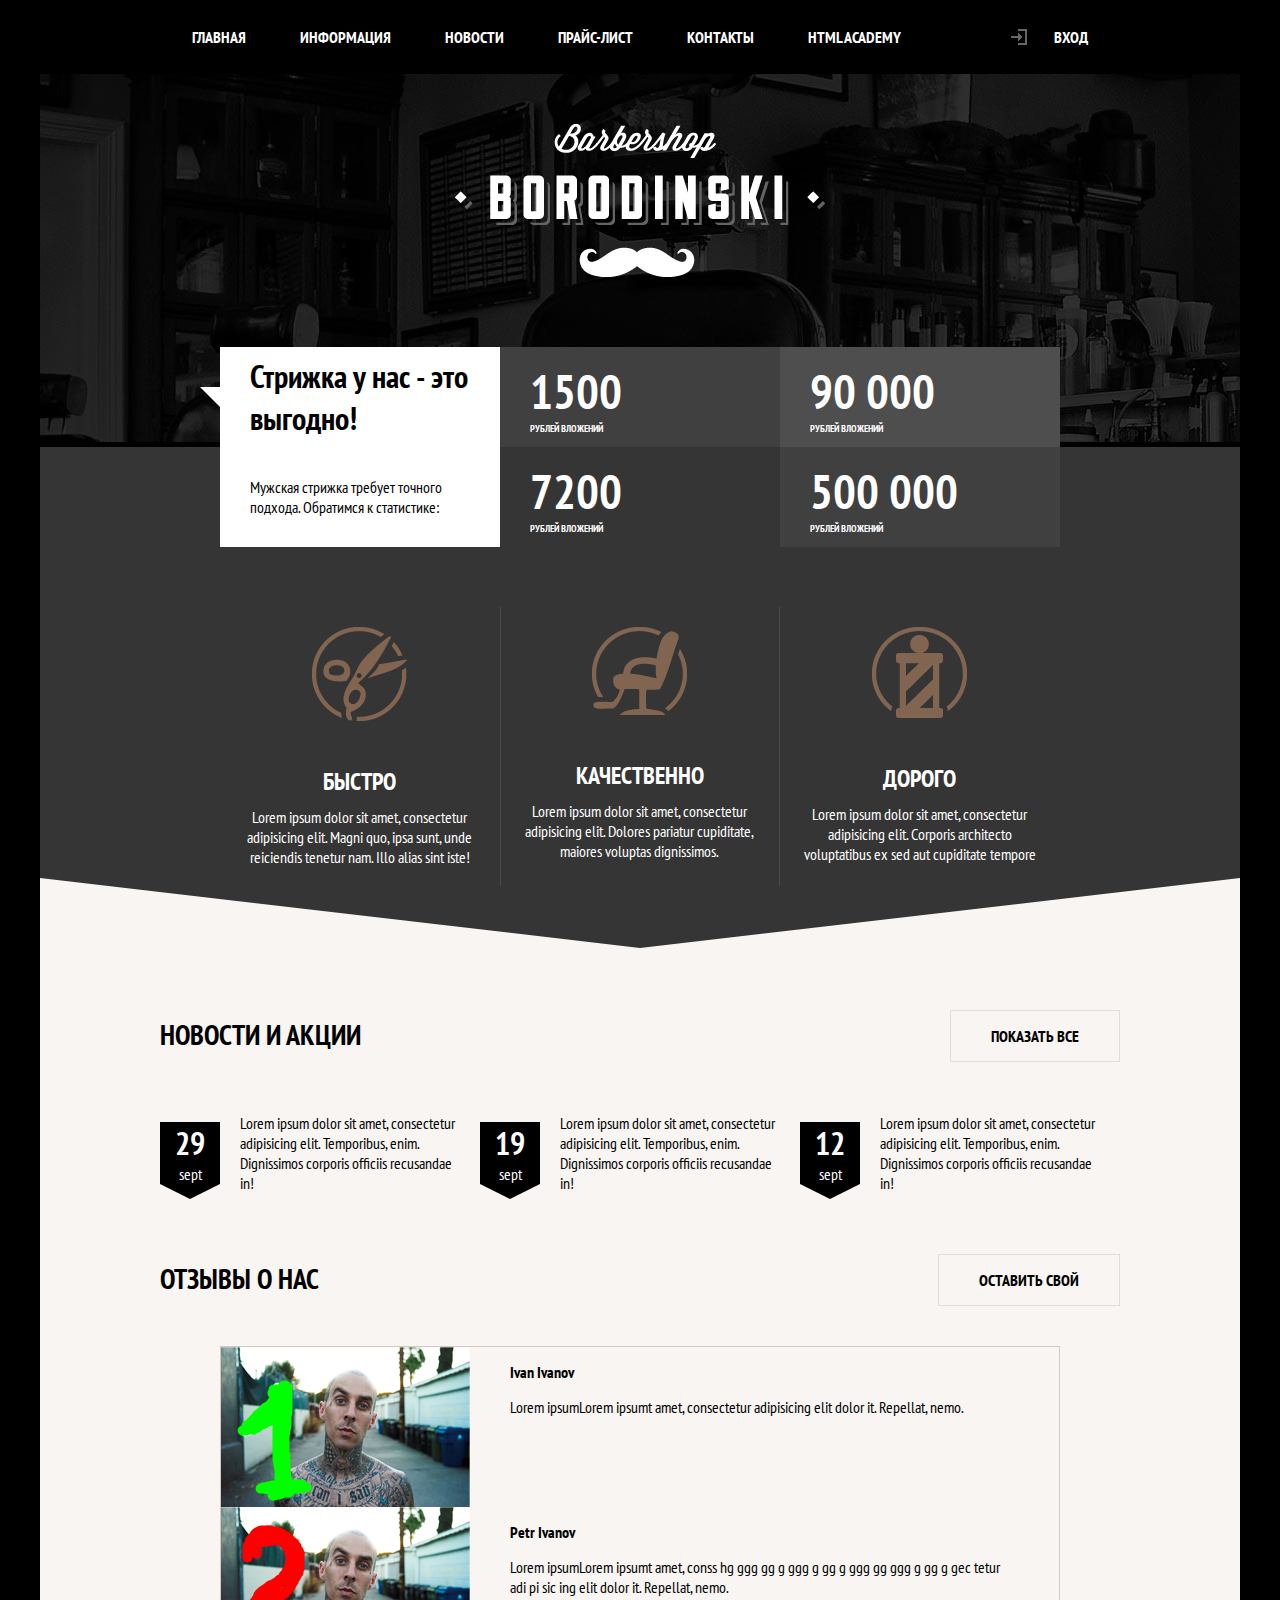
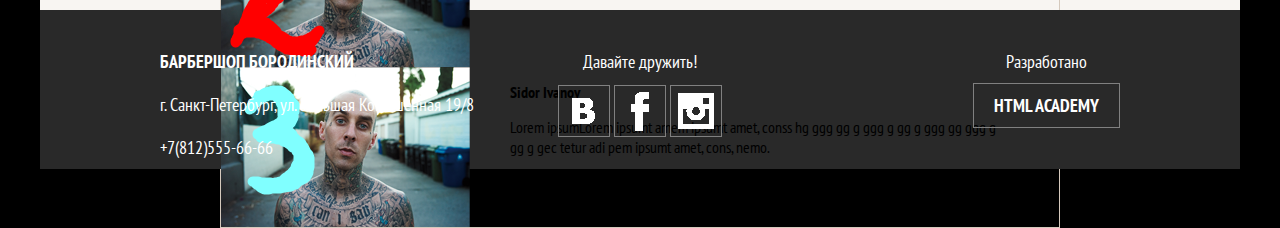
==== news.html @ 8ea266a8 "Rename index.html to news.html" ====
<!DOCTYPE html>
<html lang="en">
	<head>
	<meta charset="UTF-8">
	<meta name="viewport" content="width=device-width, initial-scale=1.0">
	<link rel="stylesheet" href="css/style.css">
	<link href="https://fonts.googleapis.com/css?family=PT+Sans+Narrow" rel="stylesheet">
	 <link rel="stylesheet" type="text/css" href="slick/slick.css"/> 
	 <link rel="stylesheet" type="text/css" href="slick/slick-theme.css"/>
	<title>News</title>
</head>
  <body>
	<header>
				<div class="burger_menu">
					<input type="checkbox" id="check-menu">
        			<label for="check-menu"></label>
        			<div class="wrap_for_lines">
        				<div class="burger-line first"></div>
        				<div class="burger-line second"></div>
        				<div class="burger-line third"></div>
        				<div class="burger-line fourth"></div>
        			</div>
				
				<div class="top_menu">
					<ul class="left_side">
							<li><a href="#">Главная</a></li>
							<li><a href="#">Информация</a></li>
							<li><a href="#">Новости</a></li>
							<li><a href="#">Прайс-лист</a></li>
							<li><a href="#">Контакты</a></li>
							<li><a href="#">HTML Academy</a></li>
					</ul>
					<div class="right_side">
						<div class="login_img"></div>
						<a href="#">Вход</a>
					</div>
				</div>
				</div>
				<div class="big_logo"></div>
				<div class="about">
					<div class="about_top">
						<div class="left_1_3">
							<div><p><strong>Стрижка у нас - это выгодно!</strong></p></div>
							<div><p>Мужская стрижка требует точного подхода. Обратимся к статистике:</p></div>
						</div>
						<div class="center_1_3">
							<div>
								<p>1500</p>
								<p class="text_after">рублей вложений</p>
							</div>
							<div>
								<p>7200</p>
								<p class="text_after">рублей вложений</p>
							</div>
						</div>
						<div class="right_1_3">
							<div>
								<p>90 000</p>
								<p class="text_after">рублей вложений</p>
							</div>
							<div>
								<p>500 000</p>
								<p class="text_after">рублей вложений</p>
							</div>
						</div>
					</div>



					<div class="about_bottom">
						
							<div>

								<div class="flexcontainer_for_about_bottom">
									<div>
										<img src="img/scissors.png" alt="">
									</div>
									<div>
										<p><span>Быстро</span></p>
										<p>Lorem ipsum dolor sit amet, consectetur adipisicing elit. Magni quo, ipsa sunt, unde reiciendis tenetur nam. Illo alias sint iste!</p>
									</div>
								</div>

							</div>
							

							<div>

								<div class="flexcontainer_for_about_bottom second_block">
									<div>
										<img src="img/armchair.png" alt="">
									</div>
									<div>
										<p><span>Качественно</span></p>
										<p>Lorem ipsum dolor sit amet, consectetur adipisicing elit. Dolores pariatur cupiditate, maiores voluptas dignissimos.</p>
									</div>
								</div>

							</div>
							

							<div>
								
								<div class="flexcontainer_for_about_bottom">
									<div>
										<img src="img/figure.png" alt="">
									</div>
									<div>
										<p><span>Дорого</span></p>
										<p>Lorem ipsum dolor sit amet, consectetur adipisicing elit. Corporis architecto voluptatibus ex sed aut cupiditate tempore</p>
									</div>
								</div>

							</div>
					</div>
				</div>
				
				
	</header>
<body>
	<div class="news_block">
			<div class="input_content_top">
					<div class="booking">Новости и акции</div>	
					<div class="button">Показать все</div>
			</div>
			<div class="news_items">
				<div>
					<div class="date_of_news">
						<div>
							<p><span>29</span> sept</p>
						</div>
					</div>
					<p>Lorem ipsum dolor sit amet, consectetur adipisicing elit. Temporibus, enim. Dignissimos corporis officiis recusandae in!</p>
				</div>
				<div>
					<div class="date_of_news">
						<div>
							<p><span>19</span> sept</p>
						</div>
					</div>
					<p>Lorem ipsum dolor sit amet, consectetur adipisicing elit. Temporibus, enim. Dignissimos corporis officiis recusandae in!</p>
				</div>
				<div>
					<div class="date_of_news">
						<div>
							<p><span>12</span> sept</p>
						</div>
					</div>
					<p>Lorem ipsum dolor sit amet, consectetur adipisicing elit. Temporibus, enim. Dignissimos corporis officiis recusandae in!</p>
				</div>
			</div>
			<div class="input_content_top">
					<div class="booking">Отзывы о нас</div>	
					<div class="button">Оставить свой</div>
			</div>
			

			
	<div class="div_for_slick">
 		
 		<div>
 			<div class="flexcontainer">
 				<div class="image_div firstimg"></div>
 				<div class="text_div">
 					<p><span>Ivan Ivanov</span></p>
 					<p>Lorem ipsumLorem ipsumt amet, consectetur adipisicing elit dolor it. Repellat, nemo.</p>
 				</div>
 			</div>
 		</div>

 		<div>
 			<div class="flexcontainer">
 				<div class="image_div secondimg"></div>
 				<div class="text_div">
 					<p><span>Petr Ivanov</span></p>
 					<p>Lorem ipsumLorem ipsumt amet, conss hg ggg gg g ggg g gg g ggg gg ggg g gg g gec tetur adi pi sic ing elit dolor it. Repellat, nemo.</p>
 				</div>
 			</div>
 		</div>
 		
 		<div>
 			<div class="flexcontainer">
 				<div class="image_div thirdimg"></div>
 				<div class="text_div">
 					<p><span>Sidor Ivanov</span></p>
 					<p>Lorem ipsumLorem ipsumt amem ipsumt amet, conss hg ggg gg g ggg g gg g ggg gg ggg g gg g gec tetur adi pem ipsumt amet, cons, nemo.</p>
 				</div>
 			</div>
 		</div>
 		
        
	</div>




	</div>

		
	<div class="wrap_div">
		<div class="sub_wrap_div">
				<ul class="content_div left">
					<li><a href="#"><strong>Барбершоп Бородинский</strong></a></li>
					<li><a href="#">г. Санкт-Петербург, ул. Большая Конюшенная 19/8</a></li>
					<li><a href="#">+7(812)555-66-66</a></li>
				</ul>
				<ul class="content_div center">
					<div class="letsbefrnds">Давайте дружить!</div>
					
						<div class="social">
							<a class="vk" href="#"></a>
							<a class="fb" href="#"></a>
							<a class="in" href="#"></a>
						</div>
					
				</ul>
				<div class="content_div right">
					<ul>
						<li><a href="#">Разработано</a></li>
						<li class="HTMLAcademy"><a href="#"><span>HTML Academy</span></a></li>
					</ul>
				</div>
			</div>
			
	</div>

<script src="http://yastatic.net/jquery/2.1.3/jquery.min.js"></script>
<script type="text/javascript" src="slick/slick.min.js"></script>
<script type="text/javascript" src="js/custom.js"></script>

 	
</body>
</html>
---- css/style.css ----
/*/* сброс стилей браузера */
html, body, div, span, object, iframe, h1, h2, h3, h4, h5, h6, p, blockquote, pre, a, abbr, acronym, address, big, cite, code, del, dfn, em, img, ins, kbd, q, s, samp,small, strike, strong, sub, sup, tt, var, b, u, i, center, dl, dt, dd, ol, ul, li, fieldset, form, label, legend,
table, caption, tbody, tfoot, thead, tr, th, td, article, aside, canvas, details, embed, 
figure, figcaption, footer, header, hgroup, menu, nav, output, ruby, section, summary,
time, mark, audio, video {
	margin: 0;
	padding: 0;
	border: 0;
	font-size: 100%;
	vertical-align: baseline;
}
article, aside, details, figcaption, figure, footer, header, hgroup, menu, nav, section {
	display: block;
}
body {
	line-height: 1.2;
}
ol { 
	padding-left: 1.4em;
	list-style: decimal;
}

table {
	border-collapse: collapse;
	border-spacing: 0;
} 
/* конец кода сброса стилей браузера */
body {
	background: black;
}
* {
	font: bold 16px 'PT Sans Narrow', sans-serif;
	text-transform: uppercase;
}
header {
	width: 1200px;
	margin: 0 auto;
	background-image: url(../img/background.png);
	background-repeat: no-repeat;
}
.top_menu {
	background-color: black;
	display: flex;
	justify-content: space-between;
	width: 100%;
}
.left_side {
	margin-left: 125px;
	display: flex;
	justify-content: flex-start;
}
.right_side {
	display: flex;
	align-items: center;
	margin-right: 125px;
}
.login_img {
	margin-left: 20px; 
	display: block;
	height: 16px;
	width: 16px;
	background-image: url(../img/login.png);
	background-repeat: no-repeat;
	opacity: 0.4;
}
#check-menu{
    display: none;
	}
.left_side li {
	list-style: none;
}
.left_side li:hover a {
	color: 	black;
	background-color: white;
}
.right_side:hover a {
	color: 	black;
}
.right_side:hover {
	background-color: white;
}
.right_side:hover>.login_img {
	filter: invert(90%);
}
.left_side a, .right_side a {
	text-decoration: none;
	display: block;
	color: white;
	padding: 27px;
}
.big_logo {
	height: 153px;
	background-image: url(../img/top_logo.png);
	background-repeat: no-repeat;
	background-position: center;
	padding: 50px;
}
header:after {
	margin: 0 auto;
	margin-top: -15px;
	width: 0px;
	display: flex;
	justify-content: center;
	content: '';
	font-size: 0.1px;
	border-bottom: 62px solid #f8f5f2;
	border-right: 600px solid #f8f5f2;
	border-left: 600px solid #f8f5f2;
	border-top: 70px solid transparent;
}
.input_content {
	margin: 0 auto;
	width:1200px;
	background-color: #f8f5f2;
	height: 100%;
}
.input_content_top {
	margin: 0 auto;
	width: 80%;
	display: flex;
	justify-content: space-between;


}
.booking {
	font-size: 28px;
	line-height: 50px;
}
.button {
	vertical-align: middle;
	height: 50px;
	line-height: 50px;
	display: inline-block;
	text-align: center;
	background-color: #f8f5f2;
	padding: 0 40px;
	border: 1px solid #e5ddd5;
}
.button:hover {
	border: 1px solid #d5c9bd;
}
input, textarea {
	border: 1px solid #e5ddd5;
	text-transform: none;
	font-weight: normal;
	padding: 15px;
	margin: 5px;
	flex-grow: 1;
}
.inputs_name, .inputs_phone, .inputs_textarea {
	display: flex;
	margin: 25px auto;
	width: 81%;
}
.choose_the_model {
	width: 300px;
	text-align: center;
	font-weight: normal;
	font-size: 22px;
	padding: 25px 0;
	margin: 0 auto;
}


.beards {
	/*border: 1px solid blue;*/
	display: flex;
	flex-flow: row wrap;
	width: 80%;
	margin: 0 auto;
	height: auto;
	justify-content: space-around;
	align-items: center;
}
.beard1, .beard2, .beard3, .beard4, .beard5 {
	width: 60px;
	height: 160px;
	/*border: 1px solid green;*/
	display: flex;
	flex-flow: column nowrap;
	justify-content: flex-start;
	align-items: center;
	margin: 10px;
}
.beards img {
	margin-top: -90px;
}


.radio {
  position: absolute;
  z-index: -1;
  opacity: 0;
  margin: 10px 0 0 7px;
}
.radio + label {
  position: relative;
  padding: 35px 0 105px 0 ;
  cursor: pointer;
  display: flex;
  justify-content: center;
  text-transform: none;
  font-weight: normal;
  width: 60px;
}
.radio + label:before {
  content: '';
  position: absolute;
  top: 0px;
  left: 13px;
  width: 30px;
  height: 30px;
  border: 1px solid #CDD1DA;
  border-radius: 50%;
  background: #FFF;
}
.radio + label:after {
  content: '';
  position: absolute;
  top: 8px;
  left: 21px;
  width: 16px;
  height: 16px;
  border-radius: 50%;
  background: #CAB985;
  box-shadow: inset 0 1px 1px rgba(0,0,0,.5);
  opacity: 0;
  transition: .2s;
}
.radio:checked + label:after {
  opacity: 1;
}
.radio:focus + label:before {
  box-shadow: 0 0 0 2px rgba(247,184,139,.3);
}


.checkboxes {
	width: 80%;
	margin: 20px auto;
	display: flex;
	flex-flow: row wrap;
	padding-bottom: 30px;
}
.checkbox {
	padding: 10px 0px;
	width: 33.3333%;
}

/* прячем input checkbox */
input[type="checkbox"] {
  display: none;
}
 
/* стили для метки */
.checkbox label {
  text-transform: none;
  font-weight: normal;
  color: #000;
  cursor: default;
  font-weight: normal;
  line-height: 30px;
  padding: 10px 0;
  vertical-align: middle;
}
 
/* формируем внешний вид чекбокса в псевдоэлементе before */
.checkbox label:before {
  content: " ";
  color: #000;
  display: inline-block;
  font: 20px/30px Arial;
  margin-right: 15px;
  position: relative;
  text-align: center;
  text-indent: 0px;
  width: 30px;
  height: 30px;
  background: #FFF;
  border: 1px solid #e3e3e3;
  border-image: initial;
  vertical-align: middle;
}
 
/* вариации внешнего вида в зав-ти от статуса checkbox */
/* checked */
.checkbox input:checked + label:before {
  content: "\2713";
}
/* disabled */
.checkbox input:disabled + label:before {
  background: #eee;
  color: #aaa;
}
 




.wrap_for_big_button {
	width: 80%;
	margin: 0 auto;
	padding-bottom: 30px;
}
.big_button {
	padding: 10px 0px;
	width: 100%;
	background-color: #6a4d38;
	text-align: center;
	color: white;
}
.big_button:hover {
	background-color: #826550;
}


.wrap_div {
	background-color: #292929;	
	width: 1200px;
	margin: 0 auto;
}
.sub_wrap_div {
	margin: 0 auto;
	width: 80%;
	display: flex;
	flex-flow: row wrap;
	justify-content: space-between;
	align-items: flex-start;
}
.content_div {
	width: 33%;
	display: flex;
	flex-flow: column wrap;
	justify-content: center;
	align-items: center;
	/*border: 1px solid white;*/
	margin-top: 30px;
	font-size: 18px;
	color: white;
}
.content_div li {
	display: block;
	/*border: 1px solid grey;*/
	padding: 10px 0px;
	text-transform: none;
	font-weight: normal;
}
.content_div li a {
	text-transform: none;
	font-weight: normal;
	text-decoration: none;
	color: white;
}
.left {
	align-items: flex-start;
}
.left strong {
	font-weight: bold;
}
.letsbefrnds {
	padding: 10px;
	text-transform: none;
	font-weight: normal;
}
.social {
	display: flex;
	flex-flow: row nowrap;
	justify-content: center;
}
.social a {
	margin: 2px;
	display: inline-block;
	width: 50px;
	height: 50px;
	border: 1px solid grey;
}
.social a:hover {
	border: 1px solid white;
}
.vk {
	background-image: url(../img/VK.png);
	background-repeat: no-repeat;
	background-position: center center;
}
.fb {
	background-image: url(../img/FB.png);
	background-repeat: no-repeat;
	background-position: center center;
}
.in {
	background-image: url(../img/IN.png);
	background-repeat: no-repeat;
	background-position: center center;
}



.right {
	align-items: flex-end;
}
.right li {
	padding: 10px 20px;
}
.right li a{
	display: block;
	text-align: center;
}
.HTMLAcademy {
	text-transform: uppercase;
	font-weight: normal;
	border: 1px solid grey;
}
.HTMLAcademy:hover {
	border: 1px solid white;
}

.big_photo {
	margin: 20px auto;
	width: 80%;
	border: 1px solid #826550;
	height:480px;
	display: flex;

}
.container_for_big_photo {
	width: 45%;
	height: 480px;
	background-image: url(../img/bigphoto.png);
	background-repeat: no-repeat;
	background-position: right center;
}
.container_for_big_photo_rightside {
	padding-left: 30px;
	width: 55%;
	display: flex;
	flex-flow: column nowrap; 
	justify-content: space-around;
}
.work_of_month {
	align-self: flex-end; 
	/*border:1px solid red;*/
	width: max-content;
	margin-right: 10px;
	background-color: #826550;
	color: white;
}
.tiangle_right {
	margin-left: -20px;
	margin-top: -30px;
	margin-right: -10px;
	border-top: 20px solid #826550;
	border-bottom: 20px solid #826550;
	border-left: 10px solid transparent;
}
.describing {
	width: 70%;
}

.describing div {
	text-transform: none;
}
.header_content {
	font-weight: normal;
}
.service_list {
	display: flex;
	flex-flow: row wrap;
}
.service_list div {
	padding: 5px 15px 5px 40px;
	/*border: 1px solid red;*/

}
.cutting_hair {
	background-image: url(../img/beard1-1.png);
	background-repeat: no-repeat;
	background-position: left center;
}
.small_photos {
	display: flex;
	flex-flow: row wrap;
	justify-content: space-between;
	width: 80%;
	margin: 0 auto;
}
.container_for_smph1 {
	border: 1px solid #826550;
	width: 30%;
	margin: 30px 0;
	display: flex;
	flex-flow: column nowrap;
}
.bg_smph1, .bg_smph2, .bg_smph3 {
	width: 100%;
	height: 290px;
	background-repeat: no-repeat;
}
.bg_smph1 {
	background-image: url(../img/smallphoto1.png);
}
.bg_smph2 {
	background-image: url(../img/smallphoto2.png);
}
.bg_smph3 {
	background-image: url(../img/smallphoto3.png);
}
.describing_small_photo {
	margin: 10px;
	/*border: 1px solid red;*/
}
.describing_small_photo div {
	text-transform: none;
}
.service_smph {
	display: flex;
	flex-flow: row wrap;
	justify-content: flex-start;
	margin: 10px 10px 10px -10px;
	
}
.service_smph div {
	padding: 5px 10px 5px 35px;
	/*border: 1px solid red;*/
	margin-left: 20px;
}
.cont_flexsmph {
	display: flex;
	flex-flow: column wrap;
	justify-content: space-between;
	height: 160px;
}
.pricecurrent {
	margin: 0 auto;
	width: 1200px;
	background-color: #353535;
}
.text_price {
	width: 80%;
	margin: 0 auto;
	color: white;
	padding: 40px;
	font-size: 20pt;
}
.container_fortbl {
	margin: 0 auto;
	padding-bottom: 70px;
	width: 80%;
	display: flex;
	flex-flow: row wrap;
	justify-content: space-between;
}
table {
	color: white;
	border-collapse: collapse;
	text-align: left;
}
td, th {
	border: 1px solid #868686;
	padding: 20px 30px;
	text-transform: none;
	font-weight: normal;
}

.clock {
	border: 1px solid #868686;
	display: flex;
	flex-flow: column nowrap;
	width: 30%;
	justify-content: space-around;
	align-items: center;
}
.clock_bg {
	width: 142px;
	height: 139px;
	background-image: url(../img/clock.png);
	/*border: 1px solid white;*/
	color: white;
}
.clock_text {
	width: 140px;
	/*border: 1px solid white;*/
	text-align: center;
	color: white;
	text-transform: none;
	font-weight: normal;
	font-size: 18px;
}
.boldth {
	font-weight: bold;
}
.price_number {
	color: #868686;
	text-align: center;
}


.about {
	padding-top: 1px;
	width: 1200px;
	height: 500px;
	/*border: 1px solid red;*/
	background-color: #353535;
	margin-top: 120px;
	margin-bottom: -70px;
	color: white;
}
.about_top {
	display: flex;
	justify-content: center;
	width: 70%;
	/*border: 1px solid white;*/
	height: 200px;
	margin: 0 auto;
	margin-top: -101px;
}

.left_1_3 {
	/*border: 1px solid white;*/
	display: flex;
	flex-flow: column nowrap;
	position: relative;
	width: 33.3333%;
}
.left_1_3:before {
	position: absolute;
	margin-left: -20px;
	margin-top: 40px;
	width: 0px;
	content: "";
	border-top: 20px solid white;
	border-right: 1px solid transparent;
	border-bottom: 20px solid transparent;
	border-left: 20px solid transparent;
}
.center_1_3 {
	/*border: 1px solid white;*/
	width: 33.3333%;
	display: flex;
	flex-flow: column nowrap;
}
.right_1_3 {
	/*border: 1px solid white;*/
	width: 33.3333%;
	display: flex;
    flex-flow: column nowrap;
	
}
.left_1_3 div, .center_1_3 div, .right_1_3 div{
	/*border: 1px solid white;*/
	flex-grow: 1;
	flex-basis: 0;
	display: flex;
    /*justify-content: center;*/ /*Центрирование по горизонтали*/
    align-items: center;    /* Центрирование по вертикали 
	text-align: center;*/
	padding: 0px 30px;
}
.left_1_3 div {
	background-color: white;
}
.left_1_3 div p {
	color: black;
	text-transform: none;
	font-weight: normal;
}
.left_1_3 div p strong {
	font-size: 2em;
	text-transform: none;
}
.center_1_3 div, .right_1_3 div {
	font-size: 3em;
	display: flex;
	flex-direction: column;
	justify-content: center;
	align-items: flex-start;
}
.text_after {
	font-size: .2em;
}
.center_1_3 div {
	background-color: #353535;
}
.center_1_3 div:first-child {
	background-color: #404040;
}
.right_1_3 div {
	background-color: #404040;
}
.right_1_3 div:first-child {
	background-color: #4e4e4e;
}

.about_bottom {
	/*border: 1px solid red;*/
	display: flex;
	width: 70%;
	margin: 0 auto;
	margin-top: 60px;
}
.about_bottom>div {
	width: 33.333333%;
}
.about_bottom .flexcontainer_for_about_bottom {
	/*border: 1px solid white;*/
	display: flex;
	flex-flow: column nowrap;
	justify-content: space-between;
	align-items: center;
	padding: 0px 20px;
}
.flexcontainer_for_about_bottom>div {
	display: flex;
	flex-flow: column nowrap;
	justify-content: space-between;
	align-items: center;
	padding: 20px 0px;
}
.flexcontainer_for_about_bottom>div p {
	text-transform: none;
	font-weight: normal;
	padding: 5px 0px;
	text-align: center;
}
.flexcontainer_for_about_bottom>div p span {
	font-weight: bold;
	text-transform: uppercase;
	font-size: 1.5em;
}
.second_block {
	border-right: 1px solid #4a4a4a;
	border-left: 1px solid #4a4a4a;
}
.news_block {
	margin: 0 auto;
	width: 1200px;
	height: 600px;
	background-color: #f8f5f2;
	/*border: 1px solid red;*/
}
.news_items {
	margin: 0 auto;
	margin-top: 30px;
	margin-bottom: 40px;
	width: 80%;
	display: flex;
	flex-flow: row nowrap;

}
.news_items>div {
	padding-right: 20px;
	/*border: 1px solid green;*/
	display: flex;
	flex-flow: row nowrap;
	justify-content: center;
	align-items: center;
}
.news_items img {
	padding: 20px;
}
.news_items p {
	text-transform: none;
	font-weight: normal;
}
.date_of_news {
	background-color: black;
	color: white;
	margin: 30px 20px 30px 0px;
	position: relative;
}
.date_of_news p {
	padding: 0px 15px;
	text-align: center;
}
.date_of_news div p span {
	font-size: 2em;
}
.date_of_news div:after {
	position: absolute;
	content: "";
	width: 0px;
	border-top: 15px solid black; 
	border-right: 30px solid #f8f5f2;
	border-bottom: 0px solid #f8f5f2;
	border-left: 30px solid #f8f5f2;
}
.div_for_slick {
	border: 1px solid #d5c9bd;
	width: 69.8%;
	margin: 0px auto;
	margin-top: 40px;
}
.image_div {
	width: 249px;
	height: 160px;
}
.firstimg {
	background-image: url(../img/News.png);
}
.secondimg {
	background-image: url(../img/News2.png);
}
.thirdimg {
	background-image: url(../img/News3.png);
}
.flexcontainer {
	/*border: 1px solid red;*/
	display: flex;
	justify-content: flex-start;
}
.flexcontainer .text_div {
	/*border: 1px solid blue;*/
	display: flex;
	flex-flow: column wrap;
	justify-content: flex-start;
	margin-left: 40px;
	width: 60%;
}

.div_for_slick p {
	margin-top: 15px;
	/*border: 1px solid yellow;*/
	text-transform: none;
	font-weight: normal;
}
.div_for_slick p span {
	font-weight: bold;
	text-transform: none;
}



@media screen and (max-width: 1199px) {
	header {
		width: 768px;
	}
	.left_side {
		margin: 10px;
	}
	.right_side {
		margin: 10px;
	}
	.right_side>a {
		display: none;
	}
	.login_img {
		margin: 20px;
	}
	.left_side a, .right_side a {
		padding: 20px 15px;
	}
	.input_content {
		width: 768px;
	}
	
	header::after {
    margin: 0 auto;
    margin-top: -15px;
    width: 0px;
    display: flex;
    justify-content: center;
    content: '';
    font-size: 0.1px;
    border-bottom: 42px solid #f8f5f2;
    border-right: 384px solid #f8f5f2;
    border-left: 384px solid #f8f5f2;
    border-top: 50px solid transparent;
	}
	.inputs_phone {
		flex-flow: column nowrap;
	}
	
	.pricecurrent {
		width: 768px;
	}
	.container_fortbl {
		justify-content: center;
	}

	table {
		width: 100%;
		margin-bottom: 10px;
	}
	
	.clock {
		width: 100%;
		flex-flow: row nowrap;
		padding: 20px;
	}
	.clock_bg {
		height: 90px;
		width: 90px;
		background-size: cover;
	}
	.clock_text {
		width: 60%;
		font-size: 2em;
		font-weight: bold;
	}
	.container_for_smph1 {
		width: 100%;
		flex-flow: row nowrap;
	}
	.bg_smph1, .bg_smph2, .bg_smph3 {
		width: 50%;
	}
	.cont_flexsmph {
		width: 50%;
		flex-flow: column nowrap;
		justify-content: space-around;
		height: 100%;
	}
	.wrap_div {
		width: 768px;
	}

	.left {
		order: 1;
		width: 70%;
	}
	.center {
		order: 3;
		width: 100%;
		margin-bottom: 40px;
	}
	.right {
		order: 2;
		width: 30%;
	}
	.letsbefrnds {
		display: none;
	}
	.social {
		width: 100%;
	}
	.social a {
		flex-grow: 1;
		margin: 0;
		padding: 20px;
	}
	.work_of_month {
	    align-self: flex-start;
	    /*border: 1px solid red;*/
	    width: max-content;
	    margin-left: -88%;
	    background-color: #826550;
	    color: white;
	}
	.tiangle_right {
	    margin-left: -10px;
	    margin-top: -30px;
	    margin-right: -20px;
	    border-top: 20px solid #826550;
	    border-bottom: 20px solid #826550;
	    border-right: 10px solid transparent;
	    border-left: 1px solid #826550;
	}
	.about {
		width: 768px;
	}
	.about_top {
		flex-flow: row wrap;
	}
	.left_1_3 {
		width: 100%;
		flex-flow: row nowrap;
		height: 150px;
	}
	.about {
		height: 800px;
	}
	.about_top {
		margin-top: -153px;
	}
	.center_1_3 {
		width: 50%;
	}
	.right_1_3 {
		width: 50%;
	}
	.center_1_3 div, .right_1_3 div {
		padding: 20px 25px;
	}
	.about_bottom {
		flex-flow: column nowrap;
		margin-top: 250px;
	}
	.about_bottom > div {
		width: 100%;
	}
	.about_bottom .flexcontainer_for_about_bottom {
		width: 100%;
		flex-flow: row nowrap;
		padding-left: 0px;
		padding-right: 0px; 

	}
	.flexcontainer_for_about_bottom>div {
	    flex-flow: column nowrap;
	    justify-content: space-between;
	    align-items: flex-start;
	}
	.flexcontainer_for_about_bottom>div p {
		text-align: justify;
		padding-left: 20px;
	}
	.second_block {
	border-right: none;
	border-left: none;
	border-top: 1px solid #4a4a4a;
	border-bottom: 1px solid #4a4a4a;
	}
	.news_block {
		width: 768px;
		height: 600px;
	}
	.news_items>div:first-child {
		display: none;
	}
	.image_div {
		width: 25%;
		height: 130px;
		background-size: contain;
		background-position: center;
		background-repeat: no-repeat;
		clip-path: circle(28% at 50% 50%);
	}
	.flexcontainer .text_div {
		margin-left: 0px;
	}
	.checkbox {
	width: 50%;
	}
	
}
@media screen and (max-width: 768px) {
	header {
		width: 320px;
		background-image: none;
		background-color: #242424;
		display: flex;
		flex-flow: column nowrap;
		position: relative;
	}
	header:after {
		display: none;
	}
	.big_logo {
		height: 40px;
		background-image: url(../img/top_logo_small.png);
		padding: 20px;
		order: 1;
	}
	.input_content {
		width: 320px;
	}
	.input_content_top {
		justify-content: center;
	}
	.button {
		display: none;
	}
	.inputs_name {
		flex-flow: column nowrap;
	}
	.wrap_div {
		width: 320px;
	}
	.sub_wrap_div {
		flex-flow: column nowrap;
		align-items: center;
	}
	.left {
		align-items: center;
		text-align: center;
		width: 100%;
	}
	.left li:nth-child(3) {
		width: 99%;
		border: 1px solid grey;
		padding: 10px 0px;
		margin-top: 20px;
	}
	.right {
		width: 100%;
		align-items: center;
	}
	.right ul {
		width: 100%;
	}
	.right li {
		padding: 10px 0px;
	}
	.HTMLAcademy {
		width: 99%;
		margin-bottom: 30px;
	}
	.center {
		margin-bottom: 0px;
		order: 2;
		width: 125%;
	}
	.wrap_div {
		position: relative;
	}
	.wrap_div:before {
		position: absolute;
		margin: 0 auto;
		margin-top: -35px;
		width: 0px;
		display: flex;
		justify-content: center;
		content: '';
		font-size: 0.1px;
		border-bottom: 1px solid #292929;
		border-right: 160px solid #292929;
		border-left: 160px solid #292929;
		border-top: 35px solid transparent;
	}
	.top_menu {
		flex-flow: column nowrap;
		order: 3;
		background-color: #a08069;
		width: 83%;
		align-self: flex-end;
		position: absolute;
		top: 80px;
		left: 55px;
		display: none;
	}
	.left_side {
		flex-flow: column nowrap;
	}
	.left_side, .right_side {
		margin: 0;
	}
	.right_side > a {
		display: block;
	}
	.left_side a, .right_side a {
    padding: 10px 10px;
	}
	.top_menu ul li a:hover {
		color: white;
		background-color: #856954;
	}
	.right_side:hover {
		background-color: #856954;
	}
	.right_side:hover>a {
		color: white;
	}
	.burger_menu {
		width: 320px;
		height: 40px;
		order: 2;
		background-color: #856954;
	}
	
	
	.burger_menu label {
	    /*border: 1px solid green;*/
	    display: block;
	    position: absolute;
	    top: 79px;
	    right: 0;
	    width: 54px;
	    height: 40px;
	    cursor: pointer;
	    z-index: 2;
	    line-height: 40px;
	}
	.wrap_for_lines {

    height: 40px;
    width: 54px;
    background-color: #856954;
    position: absolute;
    right: 0;
    top: 80px;
	}
	.burger-line{
	    position: absolute;
	    top: 8px;
	    right: 10px;
	    width: 35px;
	    height: 2px;
	    background-color: #fff;
	}

	.second, .third{
	    top: 18px;
	}

	.fourth{
	    top: 28px;
	}	
	
	#check-menu:checked ~ .wrap_for_lines .first{
    display: none;
	}

	#check-menu:checked ~ .wrap_for_lines  .second{
	    transform: rotate(45deg);
	}

	#check-menu:checked ~ .wrap_for_lines  .third{
	    transform: rotate(-45deg);
	}

	#check-menu:checked ~ .wrap_for_lines  .fourth{
	    display: none;
	}
	#check-menu:checked ~ .wrap_for_lines {
	  right: 265px;
	}
	#check-menu:checked ~ label {
	  right: 265px;
	}
	#check-menu:checked ~ .top_menu {
	    display: flex;
	}

	.pricecurrent {
		width: 320px;
	}
	.big_photo {
		flex-flow: column nowrap;
		height: 100%;
	}
	.container_for_big_photo {
		height: 450px;
		width: 100%;
	}
	.work_of_month {
		margin-left: -20px;
		margin-top: -50px;
	}
	.describing {
		margin-top: 40px;
	}
	.container_for_big_photo_rightside {
		width: 100%;
	}
	.container_for_smph1 {
		flex-flow: column nowrap;
		margin: 10px 0;
	}
	.bg_smph1, .bg_smph2, .bg_smph3 {
    	width: 100%;
	}
	.cont_flexsmph {
		width: 100%;
		justify-content: flex-start;
		height: auto;
	}
	.price_number {
		display: none;
	}
	.clock_text {
		font-size: 1em;
		text-align: left;
	}
	.clock {
		justify-content: space-between;
	}
	.clock_bg {
	    height: 60px;
	    width: 60px;
	}
	td, th {
		padding: 5px;
		border: none;
	}










	.about {
		width: 320px;
		height: auto;
		order: 4;
		margin-top: 0px;
		margin-bottom: 0px;
	}
	.text_after {
    font-size: .5em;
    width: 30%;
    text-align: right;
    text-transform: none;
    font-weight: normal;
	}
	.left_1_3::before {
		display: none;
	}
	.about_top {
		margin: 0;
		width: 100%;
		height: auto;
		flex-flow: column nowrap;
		
	}
	.left_1_3 {
		position: unset;
		flex-flow: column nowrap;
		text-align: center;
		height: auto;
	}
	.left_1_3 div p {
		padding-bottom: 20px;
	}
	.left_1_3 div p strong {
		text-transform: uppercase;
	}
	.center_1_3, .right_1_3 {
		width: 100%;
	}
	.center_1_3 div, .right_1_3 div {
		flex-flow: row nowrap;
		justify-content: space-between

	}
	.news_block {
		width: 320px;
	}
	.news_items {
		flex-flow: column nowrap;
	}
	.news_block:before {
		position: absolute;
		margin: 0 auto;
		margin-top: -35px;
		width: 0px;
		display: flex;
		justify-content: center;
		content: '';
		font-size: 0.1px;
		border-bottom: 1px solid #f8f5f2;
		border-right: 160px solid #f8f5f2;
		border-left: 160px solid #f8f5f2;
		border-top: 35px solid transparent;
	}
	.about_bottom .flexcontainer_for_about_bottom {
		margin: 0;
		flex-flow: column nowrap;
		width: 100%;
	}
	.about_bottom > div > div p {
		text-align: center;
		padding: 10px;
	}
	.slick-slide img {
		margin: 0 auto;
	}
	
	.div_for_slick {
		width: 100%;
		border: none;
		margin-top: 0px;
	}
	.image_div {
		clip-path: inset(0 15% 0 15%);;
	}
	.about_bottom {
		margin-top: 15px;
	}
	.flexcontainer_for_about_bottom > div {
		align-items: center;
	}
	.second_block {
		border: none;
	}
	.checkbox {
	width: 100%;
	}
	.left strong {
    text-transform: none;
	}



}
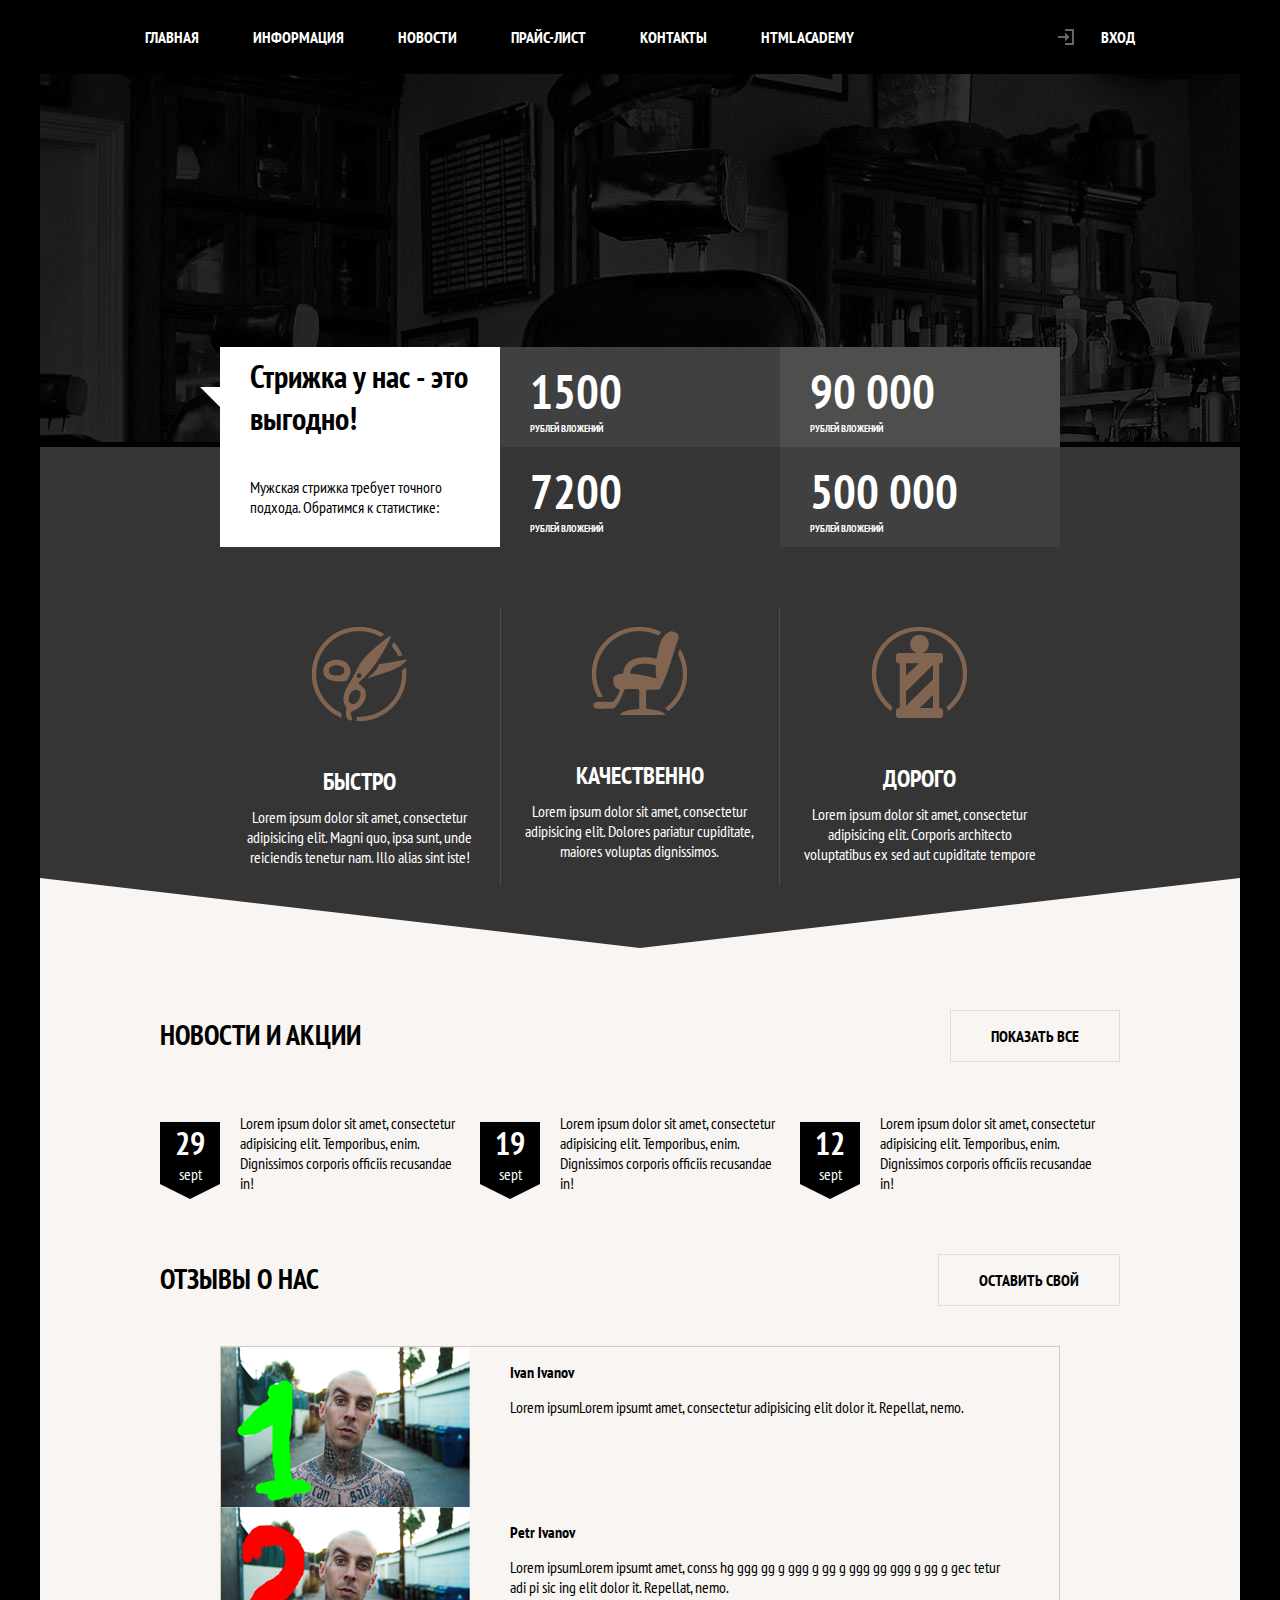
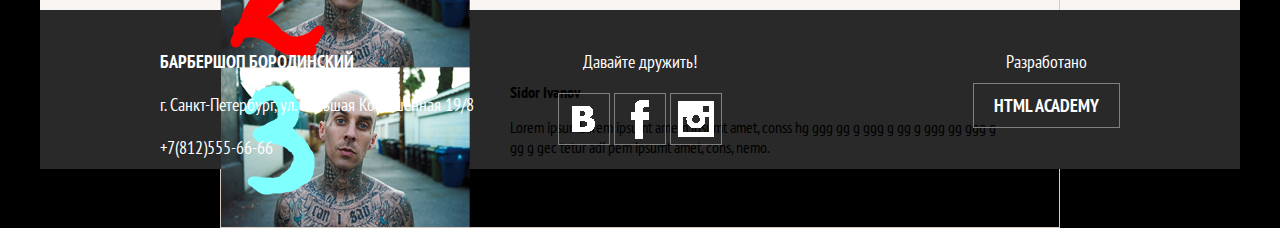
==== commit 138cd4a7: "change css and html" ====
--- a/news.html
+++ b/news.html
@@ -5,73 +5,72 @@
 	<meta name="viewport" content="width=device-width, initial-scale=1.0">
 	<link rel="stylesheet" href="css/style.css">
 	<link href="https://fonts.googleapis.com/css?family=PT+Sans+Narrow" rel="stylesheet">
-	 <link rel="stylesheet" type="text/css" href="slick/slick.css"/> 
-	 <link rel="stylesheet" type="text/css" href="slick/slick-theme.css"/>
+	<link rel="stylesheet" type="text/css" href="slick/slick.css"/> 
+	<link rel="stylesheet" type="text/css" href="slick/slick-theme.css"/>
 	<title>News</title>
 </head>
   <body>
 	<header>
-				<div class="burger_menu">
+				<div class="burger-menu">
 					<input type="checkbox" id="check-menu">
         			<label for="check-menu"></label>
-        			<div class="wrap_for_lines">
+        			<div class="wrap-for-lines">
         				<div class="burger-line first"></div>
         				<div class="burger-line second"></div>
         				<div class="burger-line third"></div>
-        				<div class="burger-line fourth"></div>
         			</div>
 				
-				<div class="top_menu">
-					<ul class="left_side">
-							<li><a href="#">Главная</a></li>
+				<nav class="top-menu">
+					<ul class="left-side">
+							<li><a href="https://cmaccm.github.io/">Главная</a></li>
 							<li><a href="#">Информация</a></li>
-							<li><a href="#">Новости</a></li>
-							<li><a href="#">Прайс-лист</a></li>
+							<li><a href="news.html">Новости</a></li>
+							<li><a href="ours.html">Прайс-лист</a></li>
 							<li><a href="#">Контакты</a></li>
 							<li><a href="#">HTML Academy</a></li>
 					</ul>
-					<div class="right_side">
-						<div class="login_img"></div>
+					<div class="right-side">
+						<div class="login-img"></div>
 						<a href="#">Вход</a>
 					</div>
-				</div>
-				</div>
-				<div class="big_logo"></div>
+				</nav>
+				</div>
+				<a href="index.html" class="big-logo"></a>
 				<div class="about">
-					<div class="about_top">
-						<div class="left_1_3">
+					<div class="about-top">
+						<div class="left-1-3">
 							<div><p><strong>Стрижка у нас - это выгодно!</strong></p></div>
 							<div><p>Мужская стрижка требует точного подхода. Обратимся к статистике:</p></div>
 						</div>
-						<div class="center_1_3">
+						<div class="center-1-3">
 							<div>
 								<p>1500</p>
-								<p class="text_after">рублей вложений</p>
+								<p class="text-after">рублей вложений</p>
 							</div>
 							<div>
 								<p>7200</p>
-								<p class="text_after">рублей вложений</p>
-							</div>
-						</div>
-						<div class="right_1_3">
+								<p class="text-after">рублей вложений</p>
+							</div>
+						</div>
+						<div class="right-1-3">
 							<div>
 								<p>90 000</p>
-								<p class="text_after">рублей вложений</p>
+								<p class="text-after">рублей вложений</p>
 							</div>
 							<div>
 								<p>500 000</p>
-								<p class="text_after">рублей вложений</p>
-							</div>
-						</div>
-					</div>
-
-
-
-					<div class="about_bottom">
+								<p class="text-after">рублей вложений</p>
+							</div>
+						</div>
+					</div>
+
+
+
+					<div class="about-bottom">
 						
 							<div>
 
-								<div class="flexcontainer_for_about_bottom">
+								<div class="flexcontainer-for-about-bottom">
 									<div>
 										<img src="img/scissors.png" alt="">
 									</div>
@@ -86,7 +85,7 @@
 
 							<div>
 
-								<div class="flexcontainer_for_about_bottom second_block">
+								<div class="flexcontainer-for-about-bottom second-block">
 									<div>
 										<img src="img/armchair.png" alt="">
 									</div>
@@ -101,7 +100,7 @@
 
 							<div>
 								
-								<div class="flexcontainer_for_about_bottom">
+								<div class="flexcontainer-for-about-bottom">
 									<div>
 										<img src="img/figure.png" alt="">
 									</div>
@@ -118,14 +117,14 @@
 				
 	</header>
 <body>
-	<div class="news_block">
-			<div class="input_content_top">
+	<div class="news-block">
+			<div class="input-content-top">
 					<div class="booking">Новости и акции</div>	
 					<div class="button">Показать все</div>
 			</div>
-			<div class="news_items">
+			<div class="news-items">
 				<div>
-					<div class="date_of_news">
+					<div class="date-of-news">
 						<div>
 							<p><span>29</span> sept</p>
 						</div>
@@ -133,7 +132,7 @@
 					<p>Lorem ipsum dolor sit amet, consectetur adipisicing elit. Temporibus, enim. Dignissimos corporis officiis recusandae in!</p>
 				</div>
 				<div>
-					<div class="date_of_news">
+					<div class="date-of-news">
 						<div>
 							<p><span>19</span> sept</p>
 						</div>
@@ -141,7 +140,7 @@
 					<p>Lorem ipsum dolor sit amet, consectetur adipisicing elit. Temporibus, enim. Dignissimos corporis officiis recusandae in!</p>
 				</div>
 				<div>
-					<div class="date_of_news">
+					<div class="date-of-news">
 						<div>
 							<p><span>12</span> sept</p>
 						</div>
@@ -149,19 +148,19 @@
 					<p>Lorem ipsum dolor sit amet, consectetur adipisicing elit. Temporibus, enim. Dignissimos corporis officiis recusandae in!</p>
 				</div>
 			</div>
-			<div class="input_content_top">
+			<div class="input-content-top">
 					<div class="booking">Отзывы о нас</div>	
 					<div class="button">Оставить свой</div>
 			</div>
 			
 
 			
-	<div class="div_for_slick">
+	<div class="div-for-slick">
  		
  		<div>
  			<div class="flexcontainer">
- 				<div class="image_div firstimg"></div>
- 				<div class="text_div">
+ 				<div class="image-div firstimg"></div>
+ 				<div class="text-div">
  					<p><span>Ivan Ivanov</span></p>
  					<p>Lorem ipsumLorem ipsumt amet, consectetur adipisicing elit dolor it. Repellat, nemo.</p>
  				</div>
@@ -170,8 +169,8 @@
 
  		<div>
  			<div class="flexcontainer">
- 				<div class="image_div secondimg"></div>
- 				<div class="text_div">
+ 				<div class="image-div secondimg"></div>
+ 				<div class="text-div">
  					<p><span>Petr Ivanov</span></p>
  					<p>Lorem ipsumLorem ipsumt amet, conss hg ggg gg g ggg g gg g ggg gg ggg g gg g gec tetur adi pi sic ing elit dolor it. Repellat, nemo.</p>
  				</div>
@@ -180,8 +179,8 @@
  		
  		<div>
  			<div class="flexcontainer">
- 				<div class="image_div thirdimg"></div>
- 				<div class="text_div">
+ 				<div class="image-div thirdimg"></div>
+ 				<div class="text-div">
  					<p><span>Sidor Ivanov</span></p>
  					<p>Lorem ipsumLorem ipsumt amem ipsumt amet, conss hg ggg gg g ggg g gg g ggg gg ggg g gg g gec tetur adi pem ipsumt amet, cons, nemo.</p>
  				</div>
@@ -197,32 +196,38 @@
 	</div>
 
 		
-	<div class="wrap_div">
-		<div class="sub_wrap_div">
-				<ul class="content_div left">
+	<footer>
+		<div class="sub-wrap-div">
+				<ul class="content-div left">
 					<li><a href="#"><strong>Барбершоп Бородинский</strong></a></li>
-					<li><a href="#">г. Санкт-Петербург, ул. Большая Конюшенная 19/8</a></li>
-					<li><a href="#">+7(812)555-66-66</a></li>
+					<li><address>г. Санкт-Петербург, ул. Большая Конюшенная 19/8</address></li>
+					<li><a href="tel:+78125556666">+7(812)555-66-66</a></li>
 				</ul>
-				<ul class="content_div center">
+				<ul class="content-div center">
 					<div class="letsbefrnds">Давайте дружить!</div>
 					
-						<div class="social">
-							<a class="vk" href="#"></a>
-							<a class="fb" href="#"></a>
-							<a class="in" href="#"></a>
-						</div>
+						<ul class="social">
+							<li>
+								<a class="vk" href="#"></a>
+							</li>
+							<li class="center-li">
+								<a class="fb" href="#"></a>
+							</li>
+							<li>
+								<a class="in" href="#"></a>
+							</li>
+						</ul>
 					
 				</ul>
-				<div class="content_div right">
+				<div class="content-div right">
 					<ul>
-						<li><a href="#">Разработано</a></li>
+						<li><h4>Разработано</h4></li>
 						<li class="HTMLAcademy"><a href="#"><span>HTML Academy</span></a></li>
 					</ul>
 				</div>
 			</div>
 			
-	</div>
+	</footer>
 
 <script src="http://yastatic.net/jquery/2.1.3/jquery.min.js"></script>
 <script type="text/javascript" src="slick/slick.min.js"></script>
@@ -230,4 +235,4 @@
 
  	
 </body>
-</html>
+</html>--- a/css/style.css
+++ b/css/style.css
@@ -38,23 +38,21 @@
 	background-image: url(../img/background.png);
 	background-repeat: no-repeat;
 }
-.top_menu {
+.top-menu {
 	background-color: black;
 	display: flex;
-	justify-content: space-between;
+	justify-content: space-around;
 	width: 100%;
 }
-.left_side {
-	margin-left: 125px;
+.left-side {
 	display: flex;
 	justify-content: flex-start;
 }
-.right_side {
+.right-side {
 	display: flex;
 	align-items: center;
-	margin-right: 125px;
-}
-.login_img {
+}
+.login-img {
 	margin-left: 20px; 
 	display: block;
 	height: 16px;
@@ -66,55 +64,58 @@
 #check-menu{
     display: none;
 	}
-.left_side li {
+.left-side li {
 	list-style: none;
 }
-.left_side li:hover a {
+.left-side li:hover a {
 	color: 	black;
 	background-color: white;
 }
-.right_side:hover a {
+.right-side:hover a {
 	color: 	black;
 }
-.right_side:hover {
+.right-side:hover {
 	background-color: white;
 }
-.right_side:hover>.login_img {
+.right-side:hover>.login-img {
 	filter: invert(90%);
 }
-.left_side a, .right_side a {
+.left-side a, .right-side a {
 	text-decoration: none;
 	display: block;
 	color: white;
 	padding: 27px;
 }
-.big_logo {
+.big-logo {
+	display: block;
 	height: 153px;
-	background-image: url(../img/top_logo.png);
+	background-image: url(../img/top-logo.png);
 	background-repeat: no-repeat;
 	background-position: center;
 	padding: 50px;
-}
+	cursor: pointer;
+}
+
+
+
+
+
 header:after {
-	margin: 0 auto;
-	margin-top: -15px;
-	width: 0px;
-	display: flex;
-	justify-content: center;
+	display: flex;
+    justify-content: center;
 	content: '';
-	font-size: 0.1px;
 	border-bottom: 62px solid #f8f5f2;
 	border-right: 600px solid #f8f5f2;
 	border-left: 600px solid #f8f5f2;
 	border-top: 70px solid transparent;
 }
-.input_content {
+.input-content {
 	margin: 0 auto;
-	width:1200px;
+	width: 1200px;
 	background-color: #f8f5f2;
 	height: 100%;
 }
-.input_content_top {
+.input-content-top {
 	margin: 0 auto;
 	width: 80%;
 	display: flex;
@@ -136,6 +137,10 @@
 	padding: 0 40px;
 	border: 1px solid #e5ddd5;
 }
+.button a {
+	text-decoration: none;
+	color: black;
+}
 .button:hover {
 	border: 1px solid #d5c9bd;
 }
@@ -147,18 +152,16 @@
 	margin: 5px;
 	flex-grow: 1;
 }
-.inputs_name, .inputs_phone, .inputs_textarea {
+.inputs-name, .inputs-phone, .inputs-textarea {
 	display: flex;
 	margin: 25px auto;
 	width: 81%;
 }
-.choose_the_model {
-	width: 300px;
+.choose-the-model {
 	text-align: center;
 	font-weight: normal;
 	font-size: 22px;
 	padding: 25px 0;
-	margin: 0 auto;
 }
 
 
@@ -236,6 +239,7 @@
 
 
 .checkboxes {
+	list-style: none;
 	width: 80%;
 	margin: 20px auto;
 	display: flex;
@@ -297,29 +301,31 @@
 
 
 
-.wrap_for_big_button {
+.big-button {
+	display: block;
 	width: 80%;
 	margin: 0 auto;
+	cursor: pointer;
 	padding-bottom: 30px;
 }
-.big_button {
+.submit {
 	padding: 10px 0px;
 	width: 100%;
 	background-color: #6a4d38;
 	text-align: center;
 	color: white;
 }
-.big_button:hover {
+.submit:hover {
 	background-color: #826550;
 }
 
 
-.wrap_div {
+footer {
 	background-color: #292929;	
 	width: 1200px;
 	margin: 0 auto;
 }
-.sub_wrap_div {
+.sub-wrap-div {
 	margin: 0 auto;
 	width: 80%;
 	display: flex;
@@ -327,8 +333,8 @@
 	justify-content: space-between;
 	align-items: flex-start;
 }
-.content_div {
-	width: 33%;
+.content-div {
+	width: 33.33333%;
 	display: flex;
 	flex-flow: column wrap;
 	justify-content: center;
@@ -338,25 +344,32 @@
 	font-size: 18px;
 	color: white;
 }
-.content_div li {
+.content-div li {
 	display: block;
 	/*border: 1px solid grey;*/
 	padding: 10px 0px;
-	text-transform: none;
 	font-weight: normal;
 }
-.content_div li a {
-	text-transform: none;
+.content-div li a {
 	font-weight: normal;
 	text-decoration: none;
 	color: white;
 }
+.content-div h4 {
+	font-weight: normal;
+	text-transform: none;
+}
 .left {
 	align-items: flex-start;
 }
+.left li address {
+	text-transform: none;
+	font-weight: normal;
+}
 .left strong {
 	font-weight: bold;
 }
+
 .letsbefrnds {
 	padding: 10px;
 	text-transform: none;
@@ -366,9 +379,13 @@
 	display: flex;
 	flex-flow: row nowrap;
 	justify-content: center;
-}
+	list-style: none;
+}
+.center-li {
+	margin: 0 4px;
+}
+
 .social a {
-	margin: 2px;
 	display: inline-block;
 	width: 50px;
 	height: 50px;
@@ -377,20 +394,18 @@
 .social a:hover {
 	border: 1px solid white;
 }
+.vk, .fb, .in {
+	background-repeat: no-repeat;
+	background-position: center center;
+}
 .vk {
 	background-image: url(../img/VK.png);
-	background-repeat: no-repeat;
-	background-position: center center;
 }
 .fb {
 	background-image: url(../img/FB.png);
-	background-repeat: no-repeat;
-	background-position: center center;
 }
 .in {
 	background-image: url(../img/IN.png);
-	background-repeat: no-repeat;
-	background-position: center center;
 }
 
 
@@ -399,11 +414,8 @@
 	align-items: flex-end;
 }
 .right li {
+	text-align: center;
 	padding: 10px 20px;
-}
-.right li a{
-	display: block;
-	text-align: center;
 }
 .HTMLAcademy {
 	text-transform: uppercase;
@@ -414,7 +426,7 @@
 	border: 1px solid white;
 }
 
-.big_photo {
+.big-photo {
 	margin: 20px auto;
 	width: 80%;
 	border: 1px solid #826550;
@@ -422,21 +434,21 @@
 	display: flex;
 
 }
-.container_for_big_photo {
+.container-for-big-photo {
 	width: 45%;
 	height: 480px;
 	background-image: url(../img/bigphoto.png);
 	background-repeat: no-repeat;
 	background-position: right center;
 }
-.container_for_big_photo_rightside {
+.container-for-big-photo-rightside {
 	padding-left: 30px;
 	width: 55%;
 	display: flex;
 	flex-flow: column nowrap; 
 	justify-content: space-around;
 }
-.work_of_month {
+.work-of-month {
 	align-self: flex-end; 
 	/*border:1px solid red;*/
 	width: max-content;
@@ -444,7 +456,7 @@
 	background-color: #826550;
 	color: white;
 }
-.tiangle_right {
+.tiangle-right {
 	margin-left: -20px;
 	margin-top: -30px;
 	margin-right: -10px;
@@ -459,71 +471,71 @@
 .describing div {
 	text-transform: none;
 }
-.header_content {
+.header-content {
 	font-weight: normal;
 }
-.service_list {
+.service-list {
 	display: flex;
 	flex-flow: row wrap;
 }
-.service_list div {
+.service-list div {
 	padding: 5px 15px 5px 40px;
 	/*border: 1px solid red;*/
 
 }
-.cutting_hair {
+.cutting-hair {
 	background-image: url(../img/beard1-1.png);
 	background-repeat: no-repeat;
 	background-position: left center;
 }
-.small_photos {
+.small-photos {
 	display: flex;
 	flex-flow: row wrap;
 	justify-content: space-between;
 	width: 80%;
 	margin: 0 auto;
 }
-.container_for_smph1 {
+.container-for-smph1 {
 	border: 1px solid #826550;
 	width: 30%;
 	margin: 30px 0;
 	display: flex;
 	flex-flow: column nowrap;
 }
-.bg_smph1, .bg_smph2, .bg_smph3 {
+.bg-smph1, .bg-smph2, .bg-smph3 {
 	width: 100%;
 	height: 290px;
 	background-repeat: no-repeat;
 }
-.bg_smph1 {
+.bg-smph1 {
 	background-image: url(../img/smallphoto1.png);
 }
-.bg_smph2 {
+.bg-smph2 {
 	background-image: url(../img/smallphoto2.png);
 }
-.bg_smph3 {
+.bg-smph3 {
 	background-image: url(../img/smallphoto3.png);
 }
-.describing_small_photo {
+.describing-small-photo {
 	margin: 10px;
 	/*border: 1px solid red;*/
 }
-.describing_small_photo div {
+.describing-small-photo div {
 	text-transform: none;
 }
-.service_smph {
+.service-smph {
 	display: flex;
 	flex-flow: row wrap;
 	justify-content: flex-start;
 	margin: 10px 10px 10px -10px;
 	
 }
-.service_smph div {
+.service-smph div {
 	padding: 5px 10px 5px 35px;
 	/*border: 1px solid red;*/
 	margin-left: 20px;
 }
-.cont_flexsmph {
+.cont-flexsmph {
 	display: flex;
 	flex-flow: column wrap;
 	justify-content: space-between;
@@ -534,14 +546,14 @@
 	width: 1200px;
 	background-color: #353535;
 }
-.text_price {
+.text-price {
 	width: 80%;
 	margin: 0 auto;
 	color: white;
 	padding: 40px;
 	font-size: 20pt;
 }
-.container_fortbl {
+.container-fortbl {
 	margin: 0 auto;
 	padding-bottom: 70px;
 	width: 80%;
@@ -569,14 +581,14 @@
 	justify-content: space-around;
 	align-items: center;
 }
-.clock_bg {
+.clock-bg {
 	width: 142px;
 	height: 139px;
 	background-image: url(../img/clock.png);
 	/*border: 1px solid white;*/
 	color: white;
 }
-.clock_text {
+.clock-text {
 	width: 140px;
 	/*border: 1px solid white;*/
 	text-align: center;
@@ -588,7 +600,7 @@
 .boldth {
 	font-weight: bold;
 }
-.price_number {
+.price-number {
 	color: #868686;
 	text-align: center;
 }
@@ -604,7 +616,7 @@
 	margin-bottom: -70px;
 	color: white;
 }
-.about_top {
+.about-top {
 	display: flex;
 	justify-content: center;
 	width: 70%;
@@ -614,14 +626,14 @@
 	margin-top: -101px;
 }
 
-.left_1_3 {
+.left-1-3 {
 	/*border: 1px solid white;*/
 	display: flex;
 	flex-flow: column nowrap;
 	position: relative;
 	width: 33.3333%;
 }
-.left_1_3:before {
+.left-1-3:before {
 	position: absolute;
 	margin-left: -20px;
 	margin-top: 40px;
@@ -632,20 +644,20 @@
 	border-bottom: 20px solid transparent;
 	border-left: 20px solid transparent;
 }
-.center_1_3 {
+.center-1-3 {
 	/*border: 1px solid white;*/
 	width: 33.3333%;
 	display: flex;
 	flex-flow: column nowrap;
 }
-.right_1_3 {
+.right-1-3 {
 	/*border: 1px solid white;*/
 	width: 33.3333%;
 	display: flex;
     flex-flow: column nowrap;
 	
 }
-.left_1_3 div, .center_1_3 div, .right_1_3 div{
+.left-1-3 div, .center-1-3 div, .right-1-3 div{
 	/*border: 1px solid white;*/
 	flex-grow: 1;
 	flex-basis: 0;
@@ -655,52 +667,52 @@
 	text-align: center;*/
 	padding: 0px 30px;
 }
-.left_1_3 div {
+.left-1-3 div {
 	background-color: white;
 }
-.left_1_3 div p {
+.left-1-3 div p {
 	color: black;
 	text-transform: none;
 	font-weight: normal;
 }
-.left_1_3 div p strong {
+.left-1-3 div p strong {
 	font-size: 2em;
 	text-transform: none;
 }
-.center_1_3 div, .right_1_3 div {
+.center-1-3 div, .right-1-3 div {
 	font-size: 3em;
 	display: flex;
 	flex-direction: column;
 	justify-content: center;
 	align-items: flex-start;
 }
-.text_after {
+.text-after {
 	font-size: .2em;
 }
-.center_1_3 div {
+.center-1-3 div {
 	background-color: #353535;
 }
-.center_1_3 div:first-child {
+.center-1-3 div:first-child {
 	background-color: #404040;
 }
-.right_1_3 div {
+.right-1-3 div {
 	background-color: #404040;
 }
-.right_1_3 div:first-child {
+.right-1-3 div:first-child {
 	background-color: #4e4e4e;
 }
 
-.about_bottom {
+.about-bottom {
 	/*border: 1px solid red;*/
 	display: flex;
 	width: 70%;
 	margin: 0 auto;
 	margin-top: 60px;
 }
-.about_bottom>div {
+.about-bottom>div {
 	width: 33.333333%;
 }
-.about_bottom .flexcontainer_for_about_bottom {
+.about-bottom .flexcontainer-for-about-bottom {
 	/*border: 1px solid white;*/
 	display: flex;
 	flex-flow: column nowrap;
@@ -708,36 +720,36 @@
 	align-items: center;
 	padding: 0px 20px;
 }
-.flexcontainer_for_about_bottom>div {
+.flexcontainer-for-about-bottom>div {
 	display: flex;
 	flex-flow: column nowrap;
 	justify-content: space-between;
 	align-items: center;
 	padding: 20px 0px;
 }
-.flexcontainer_for_about_bottom>div p {
+.flexcontainer-for-about-bottom>div p {
 	text-transform: none;
 	font-weight: normal;
 	padding: 5px 0px;
 	text-align: center;
 }
-.flexcontainer_for_about_bottom>div p span {
+.flexcontainer-for-about-bottom>div p span {
 	font-weight: bold;
 	text-transform: uppercase;
 	font-size: 1.5em;
 }
-.second_block {
+.second-block {
 	border-right: 1px solid #4a4a4a;
 	border-left: 1px solid #4a4a4a;
 }
-.news_block {
+.news-block {
 	margin: 0 auto;
 	width: 1200px;
 	height: 600px;
 	background-color: #f8f5f2;
 	/*border: 1px solid red;*/
 }
-.news_items {
+.news-items {
 	margin: 0 auto;
 	margin-top: 30px;
 	margin-bottom: 40px;
@@ -746,7 +758,7 @@
 	flex-flow: row nowrap;
 
 }
-.news_items>div {
+.news-items>div {
 	padding-right: 20px;
 	/*border: 1px solid green;*/
 	display: flex;
@@ -754,27 +766,27 @@
 	justify-content: center;
 	align-items: center;
 }
-.news_items img {
+.news-items img {
 	padding: 20px;
 }
-.news_items p {
+.news-items p {
 	text-transform: none;
 	font-weight: normal;
 }
-.date_of_news {
+.date-of-news {
 	background-color: black;
 	color: white;
 	margin: 30px 20px 30px 0px;
 	position: relative;
 }
-.date_of_news p {
+.date-of-news p {
 	padding: 0px 15px;
 	text-align: center;
 }
-.date_of_news div p span {
+.date-of-news div p span {
 	font-size: 2em;
 }
-.date_of_news div:after {
+.date-of-news div:after {
 	position: absolute;
 	content: "";
 	width: 0px;
@@ -783,13 +795,13 @@
 	border-bottom: 0px solid #f8f5f2;
 	border-left: 30px solid #f8f5f2;
 }
-.div_for_slick {
+.div-for-slick {
 	border: 1px solid #d5c9bd;
 	width: 69.8%;
 	margin: 0px auto;
 	margin-top: 40px;
 }
-.image_div {
+.image-div {
 	width: 249px;
 	height: 160px;
 }
@@ -806,8 +818,9 @@
 	/*border: 1px solid red;*/
 	display: flex;
 	justify-content: flex-start;
-}
-.flexcontainer .text_div {
+	
+}
+.flexcontainer .text-div {
 	/*border: 1px solid blue;*/
 	display: flex;
 	flex-flow: column wrap;
@@ -816,13 +829,13 @@
 	width: 60%;
 }
 
-.div_for_slick p {
+.div-for-slick p {
 	margin-top: 15px;
 	/*border: 1px solid yellow;*/
 	text-transform: none;
 	font-weight: normal;
 }
-.div_for_slick p span {
+.div-for-slick p span {
 	font-weight: bold;
 	text-transform: none;
 }
@@ -833,46 +846,42 @@
 	header {
 		width: 768px;
 	}
-	.left_side {
+	.left-side {
 		margin: 10px;
 	}
-	.right_side {
+	.right-side {
 		margin: 10px;
 	}
-	.right_side>a {
+	.right-side>a {
 		display: none;
 	}
-	.login_img {
+	.login-img {
 		margin: 20px;
 	}
-	.left_side a, .right_side a {
+	.left-side a, .right-side a {
 		padding: 20px 15px;
 	}
-	.input_content {
+	.input-content {
 		width: 768px;
 	}
 	
 	header::after {
-    margin: 0 auto;
-    margin-top: -15px;
-    width: 0px;
     display: flex;
     justify-content: center;
     content: '';
-    font-size: 0.1px;
     border-bottom: 42px solid #f8f5f2;
     border-right: 384px solid #f8f5f2;
     border-left: 384px solid #f8f5f2;
     border-top: 50px solid transparent;
 	}
-	.inputs_phone {
+	.inputs-phone {
 		flex-flow: column nowrap;
 	}
 	
 	.pricecurrent {
 		width: 768px;
 	}
-	.container_fortbl {
+	.container-fortbl {
 		justify-content: center;
 	}
 
@@ -886,30 +895,30 @@
 		flex-flow: row nowrap;
 		padding: 20px;
 	}
-	.clock_bg {
+	.clock-bg {
 		height: 90px;
 		width: 90px;
 		background-size: cover;
 	}
-	.clock_text {
+	.clock-text {
 		width: 60%;
 		font-size: 2em;
 		font-weight: bold;
 	}
-	.container_for_smph1 {
+	.container-for-smph1 {
 		width: 100%;
 		flex-flow: row nowrap;
 	}
-	.bg_smph1, .bg_smph2, .bg_smph3 {
+	.bg-smph1, .bg-smph2, .bg-smph3 {
 		width: 50%;
 	}
-	.cont_flexsmph {
+	.cont-flexsmph {
 		width: 50%;
 		flex-flow: column nowrap;
 		justify-content: space-around;
 		height: 100%;
 	}
-	.wrap_div {
+	footer {
 		width: 768px;
 	}
 
@@ -922,6 +931,10 @@
 		width: 100%;
 		margin-bottom: 40px;
 	}
+	.center-li a {
+	border-left: none;
+	border-right: none;
+	}
 	.right {
 		order: 2;
 		width: 30%;
@@ -932,12 +945,15 @@
 	.social {
 		width: 100%;
 	}
-	.social a {
+	.social li {
 		flex-grow: 1;
 		margin: 0;
-		padding: 20px;
-	}
-	.work_of_month {
+	}
+	.social li a {
+		width: 100%;
+		padding: 20px 0px;
+	}
+	.work-of-month {
 	    align-self: flex-start;
 	    /*border: 1px solid red;*/
 	    width: max-content;
@@ -945,7 +961,7 @@
 	    background-color: #826550;
 	    color: white;
 	}
-	.tiangle_right {
+	.tiangle-right {
 	    margin-left: -10px;
 	    margin-top: -30px;
 	    margin-right: -20px;
@@ -957,10 +973,10 @@
 	.about {
 		width: 768px;
 	}
-	.about_top {
+	.about-top {
 		flex-flow: row wrap;
 	}
-	.left_1_3 {
+	.left-1-3 {
 		width: 100%;
 		flex-flow: row nowrap;
 		height: 150px;
@@ -968,55 +984,55 @@
 	.about {
 		height: 800px;
 	}
-	.about_top {
+	.about-top {
 		margin-top: -153px;
 	}
-	.center_1_3 {
+	.center-1-3 {
 		width: 50%;
 	}
-	.right_1_3 {
+	.right-1-3 {
 		width: 50%;
 	}
-	.center_1_3 div, .right_1_3 div {
+	.center-1-3 div, .right-1-3 div {
 		padding: 20px 25px;
 	}
-	.about_bottom {
+	.about-bottom {
 		flex-flow: column nowrap;
 		margin-top: 250px;
 	}
-	.about_bottom > div {
-		width: 100%;
-	}
-	.about_bottom .flexcontainer_for_about_bottom {
+	.about-bottom > div {
+		width: 100%;
+	}
+	.about-bottom .flexcontainer-for-about-bottom {
 		width: 100%;
 		flex-flow: row nowrap;
 		padding-left: 0px;
 		padding-right: 0px; 
 
 	}
-	.flexcontainer_for_about_bottom>div {
+	.flexcontainer-for-about-bottom>div {
 	    flex-flow: column nowrap;
 	    justify-content: space-between;
 	    align-items: flex-start;
 	}
-	.flexcontainer_for_about_bottom>div p {
+	.flexcontainer-for-about-bottom>div p {
 		text-align: justify;
 		padding-left: 20px;
 	}
-	.second_block {
+	.second-block {
 	border-right: none;
 	border-left: none;
 	border-top: 1px solid #4a4a4a;
 	border-bottom: 1px solid #4a4a4a;
 	}
-	.news_block {
+	.news-block {
 		width: 768px;
 		height: 600px;
 	}
-	.news_items>div:first-child {
+	.news-items>div:first-child {
 		display: none;
 	}
-	.image_div {
+	.image-div {
 		width: 25%;
 		height: 130px;
 		background-size: contain;
@@ -1024,7 +1040,7 @@
 		background-repeat: no-repeat;
 		clip-path: circle(28% at 50% 50%);
 	}
-	.flexcontainer .text_div {
+	.flexcontainer .text-div {
 		margin-left: 0px;
 	}
 	.checkbox {
@@ -1044,28 +1060,28 @@
 	header:after {
 		display: none;
 	}
-	.big_logo {
+	.big-logo {
 		height: 40px;
-		background-image: url(../img/top_logo_small.png);
+		background-image: url(../img/top-logo-small.png);
 		padding: 20px;
 		order: 1;
 	}
-	.input_content {
+	.input-content {
 		width: 320px;
 	}
-	.input_content_top {
+	.input-content-top {
 		justify-content: center;
 	}
 	.button {
 		display: none;
 	}
-	.inputs_name {
+	.inputs-name {
 		flex-flow: column nowrap;
 	}
-	.wrap_div {
+	footer {
 		width: 320px;
 	}
-	.sub_wrap_div {
+	.sub-wrap-div {
 		flex-flow: column nowrap;
 		align-items: center;
 	}
@@ -1075,7 +1091,7 @@
 		width: 100%;
 	}
 	.left li:nth-child(3) {
-		width: 99%;
+		width: 100%;
 		border: 1px solid grey;
 		padding: 10px 0px;
 		margin-top: 20px;
@@ -1099,24 +1115,24 @@
 		order: 2;
 		width: 125%;
 	}
-	.wrap_div {
+	.social li .vk {
+		border-left: none;
+	}
+	.social li .in {
+		border-right: none;
+	}
+
+	footer {
 		position: relative;
 	}
-	.wrap_div:before {
-		position: absolute;
-		margin: 0 auto;
-		margin-top: -35px;
-		width: 0px;
-		display: flex;
-		justify-content: center;
+	footer:before {
 		content: '';
-		font-size: 0.1px;
 		border-bottom: 1px solid #292929;
-		border-right: 160px solid #292929;
-		border-left: 160px solid #292929;
+		border-right: 161px solid #292929;
+		border-left: 161px solid #292929;
 		border-top: 35px solid transparent;
 	}
-	.top_menu {
+	.top-menu {
 		flex-flow: column nowrap;
 		order: 3;
 		background-color: #a08069;
@@ -1127,29 +1143,29 @@
 		left: 55px;
 		display: none;
 	}
-	.left_side {
+	.left-side {
 		flex-flow: column nowrap;
 	}
-	.left_side, .right_side {
+	.left-side, .right-side {
 		margin: 0;
 	}
-	.right_side > a {
+	.right-side > a {
 		display: block;
 	}
-	.left_side a, .right_side a {
+	.left-side a, .right-side a {
     padding: 10px 10px;
 	}
-	.top_menu ul li a:hover {
+	.top-menu ul li a:hover {
 		color: white;
 		background-color: #856954;
 	}
-	.right_side:hover {
+	.right-side:hover {
 		background-color: #856954;
 	}
-	.right_side:hover>a {
+	.right-side:hover>a {
 		color: white;
 	}
-	.burger_menu {
+	.burger-menu {
 		width: 320px;
 		height: 40px;
 		order: 2;
@@ -1157,7 +1173,7 @@
 	}
 	
 	
-	.burger_menu label {
+	.burger-menu label {
 	    /*border: 1px solid green;*/
 	    display: block;
 	    position: absolute;
@@ -1169,7 +1185,7 @@
 	    z-index: 2;
 	    line-height: 40px;
 	}
-	.wrap_for_lines {
+	.wrap-for-lines {
 
     height: 40px;
     width: 54px;
@@ -1187,83 +1203,82 @@
 	    background-color: #fff;
 	}
 
-	.second, .third{
+	.second {
 	    top: 18px;
 	}
 
-	.fourth{
+	.third {
 	    top: 28px;
 	}	
 	
-	#check-menu:checked ~ .wrap_for_lines .first{
-    display: none;
-	}
-
-	#check-menu:checked ~ .wrap_for_lines  .second{
-	    transform: rotate(45deg);
-	}
-
-	#check-menu:checked ~ .wrap_for_lines  .third{
+	#check-menu:checked ~ .wrap-for-lines .first{
+    	transform: rotate(45deg);
+	    top: 18px;
+	}
+
+	#check-menu:checked ~ .wrap-for-lines  .second{
+	    display: none;
+	}
+
+	#check-menu:checked ~ .wrap-for-lines  .third{
 	    transform: rotate(-45deg);
-	}
-
-	#check-menu:checked ~ .wrap_for_lines  .fourth{
-	    display: none;
-	}
-	#check-menu:checked ~ .wrap_for_lines {
+	    top: 18px;
+	}
+
+	#check-menu:checked ~ .wrap-for-lines {
 	  right: 265px;
 	}
 	#check-menu:checked ~ label {
 	  right: 265px;
 	}
-	#check-menu:checked ~ .top_menu {
+	#check-menu:checked ~ .top-menu {
 	    display: flex;
 	}
 
 	.pricecurrent {
 		width: 320px;
 	}
-	.big_photo {
+	.big-photo {
 		flex-flow: column nowrap;
 		height: 100%;
 	}
-	.container_for_big_photo {
+	.container-for-big-photo {
 		height: 450px;
 		width: 100%;
 	}
-	.work_of_month {
+	.work-of-month {
 		margin-left: -20px;
 		margin-top: -50px;
 	}
 	.describing {
 		margin-top: 40px;
 	}
-	.container_for_big_photo_rightside {
-		width: 100%;
-	}
-	.container_for_smph1 {
+	.container-for-big-photo-rightside {
+		width: 100%;
+	}
+	.container-for-smph1 {
 		flex-flow: column nowrap;
 		margin: 10px 0;
 	}
-	.bg_smph1, .bg_smph2, .bg_smph3 {
+	.bg-smph1, .bg-smph2, .bg-smph3 {
     	width: 100%;
 	}
-	.cont_flexsmph {
+	.cont-flexsmph {
 		width: 100%;
 		justify-content: flex-start;
 		height: auto;
 	}
-	.price_number {
+	.price-number {
 		display: none;
 	}
-	.clock_text {
+	.clock-text {
 		font-size: 1em;
 		text-align: left;
 	}
 	.clock {
 		justify-content: space-between;
 	}
-	.clock_bg {
+	.clock-bg {
 	    height: 60px;
 	    width: 60px;
 	}
@@ -1288,50 +1303,50 @@
 		margin-top: 0px;
 		margin-bottom: 0px;
 	}
-	.text_after {
+	.text-after {
     font-size: .5em;
     width: 30%;
     text-align: right;
     text-transform: none;
     font-weight: normal;
 	}
-	.left_1_3::before {
+	.left-1-3::before {
 		display: none;
 	}
-	.about_top {
+	.about-top {
 		margin: 0;
 		width: 100%;
 		height: auto;
 		flex-flow: column nowrap;
 		
 	}
-	.left_1_3 {
+	.left-1-3 {
 		position: unset;
 		flex-flow: column nowrap;
 		text-align: center;
 		height: auto;
 	}
-	.left_1_3 div p {
+	.left-1-3 div p {
 		padding-bottom: 20px;
 	}
-	.left_1_3 div p strong {
+	.left-1-3 div p strong {
 		text-transform: uppercase;
 	}
-	.center_1_3, .right_1_3 {
-		width: 100%;
-	}
-	.center_1_3 div, .right_1_3 div {
+	.center-1-3, .right-1-3 {
+		width: 100%;
+	}
+	.center-1-3 div, .right-1-3 div {
 		flex-flow: row nowrap;
 		justify-content: space-between
 
 	}
-	.news_block {
+	.news-block {
 		width: 320px;
 	}
-	.news_items {
+	.news-items {
 		flex-flow: column nowrap;
 	}
-	.news_block:before {
+	.news-block:before {
 		position: absolute;
 		margin: 0 auto;
 		margin-top: -35px;
@@ -1345,12 +1360,12 @@
 		border-left: 160px solid #f8f5f2;
 		border-top: 35px solid transparent;
 	}
-	.about_bottom .flexcontainer_for_about_bottom {
+	.about-bottom .flexcontainer-for-about-bottom {
 		margin: 0;
 		flex-flow: column nowrap;
 		width: 100%;
 	}
-	.about_bottom > div > div p {
+	.about-bottom > div > div p {
 		text-align: center;
 		padding: 10px;
 	}
@@ -1358,21 +1373,21 @@
 		margin: 0 auto;
 	}
 	
-	.div_for_slick {
+	.div-for-slick {
 		width: 100%;
 		border: none;
 		margin-top: 0px;
 	}
-	.image_div {
+	.image-div {
 		clip-path: inset(0 15% 0 15%);;
 	}
-	.about_bottom {
+	.about-bottom {
 		margin-top: 15px;
 	}
-	.flexcontainer_for_about_bottom > div {
+	.flexcontainer-for-about-bottom > div {
 		align-items: center;
 	}
-	.second_block {
+	.second-block {
 		border: none;
 	}
 	.checkbox {
